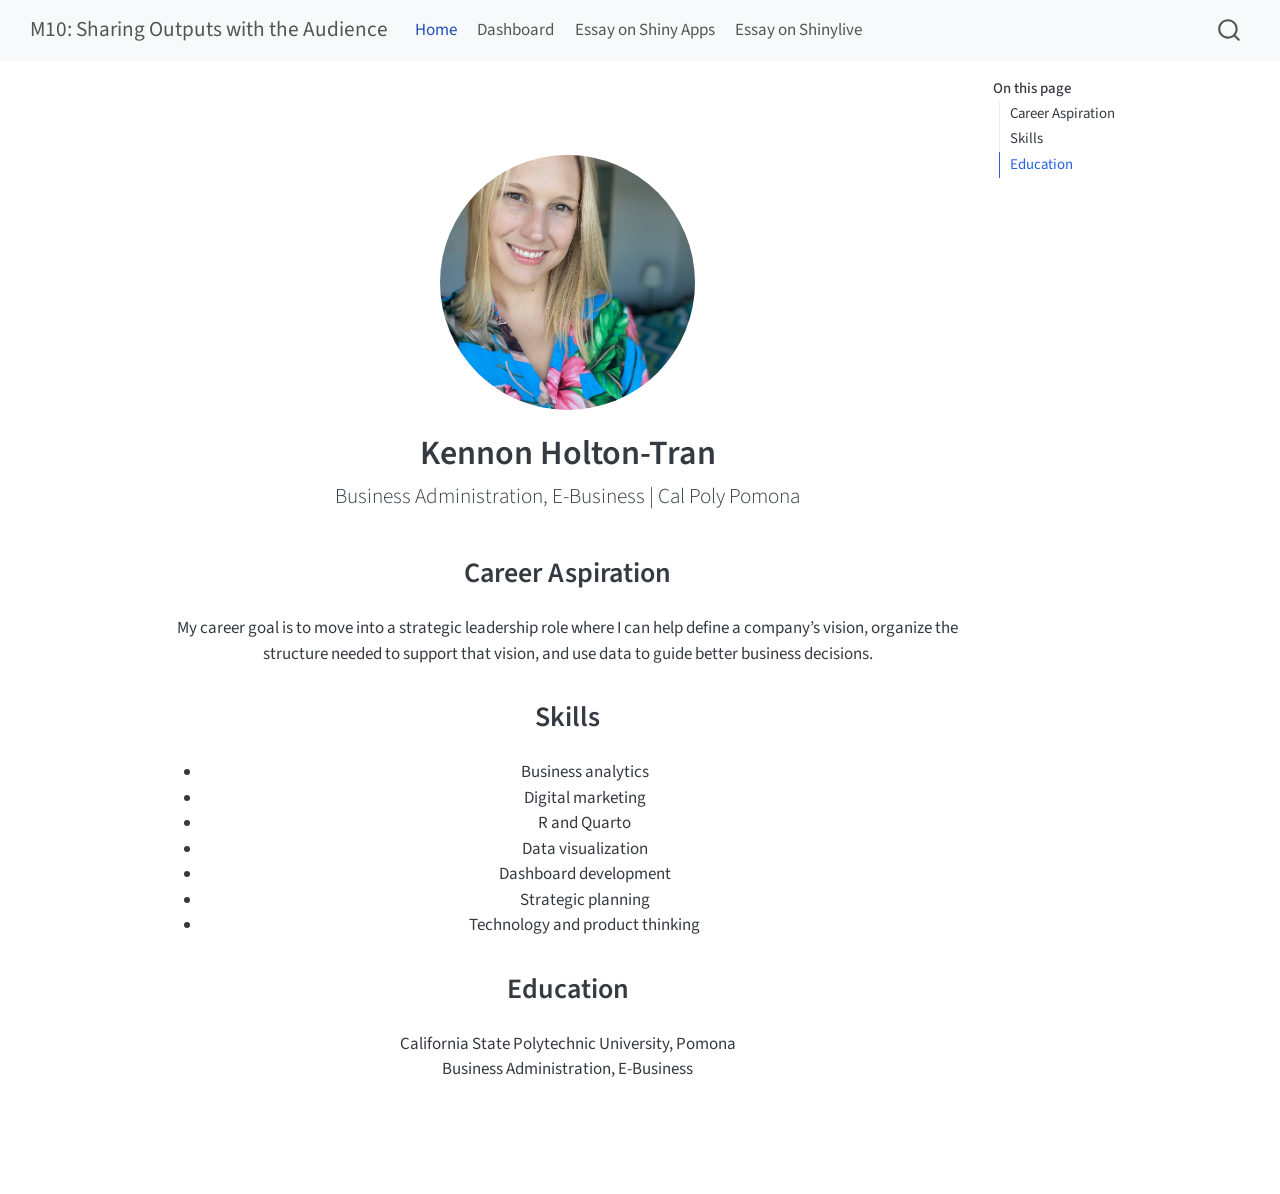
==== docs/index.html @ bc97d0a8 "Initial M10 Quarto website" ====
<!DOCTYPE html>
<html xmlns="http://www.w3.org/1999/xhtml" lang="en" xml:lang="en"><head>

<meta charset="utf-8">
<meta name="generator" content="quarto-1.9.37">

<meta name="viewport" content="width=device-width, initial-scale=1.0, user-scalable=yes">


<title>Kennon Holton-Tran – M10: Sharing Outputs with the Audience</title>
<style>
/* Default styles provided by pandoc.
** See https://pandoc.org/MANUAL.html#variables-for-html for config info.
*/
code{white-space: pre-wrap;}
span.smallcaps{font-variant: small-caps;}
div.columns{display: flex; gap: min(4vw, 1.5em);}
div.column{flex: auto; overflow-x: auto;}
div.hanging-indent{margin-left: 1.5em; text-indent: -1.5em;}
ul.task-list{list-style: none;}
ul.task-list li input[type="checkbox"] {
  width: 0.8em;
  margin: 0 0.8em 0.2em -1em; /* quarto-specific, see https://github.com/quarto-dev/quarto-cli/issues/4556 */ 
  vertical-align: middle;
}
</style>


<script src="site_libs/quarto-nav/quarto-nav.js"></script>
<script src="site_libs/quarto-nav/headroom.min.js"></script>
<script src="site_libs/clipboard/clipboard.min.js"></script>
<script src="site_libs/quarto-search/autocomplete.umd.js"></script>
<script src="site_libs/quarto-search/fuse.min.js"></script>
<script src="site_libs/quarto-search/quarto-search.js"></script>
<meta name="quarto:offset" content="./">
<script src="site_libs/quarto-html/quarto.js" type="module"></script>
<script src="site_libs/quarto-html/tabsets/tabsets.js" type="module"></script>
<script src="site_libs/quarto-html/popper.min.js"></script>
<script src="site_libs/quarto-html/tippy.umd.min.js"></script>
<link href="site_libs/quarto-html/tippy.css" rel="stylesheet">
<link href="site_libs/quarto-html/quarto-syntax-highlighting-7f8f88aac4f3542376d5c11b86a4c14d.css" rel="stylesheet" id="quarto-text-highlighting-styles">
<script src="site_libs/bootstrap/bootstrap.min.js"></script>
<link href="site_libs/bootstrap/bootstrap-icons.css" rel="stylesheet">
<link href="site_libs/bootstrap/bootstrap-a0f9fd0d421825b736dc1bbcbcba2219.min.css" rel="stylesheet" append-hash="true" id="quarto-bootstrap" data-mode="light">
<script id="quarto-search-options" type="application/json">{
  "location": "navbar",
  "copy-button": false,
  "collapse-after": 3,
  "panel-placement": "end",
  "type": "overlay",
  "limit": 50,
  "keyboard-shortcut": [
    "f",
    "/",
    "s"
  ],
  "show-item-context": false,
  "language": {
    "search-no-results-text": "No results",
    "search-matching-documents-text": "matching documents",
    "search-copy-link-title": "Copy link to search",
    "search-hide-matches-text": "Hide additional matches",
    "search-more-match-text": "more match in this document",
    "search-more-matches-text": "more matches in this document",
    "search-clear-button-title": "Clear",
    "search-text-placeholder": "",
    "search-detached-cancel-button-title": "Cancel",
    "search-submit-button-title": "Submit",
    "search-label": "Search"
  }
}</script>


<link rel="stylesheet" href="styles.css">
</head>

<body class="nav-fixed quarto-light">

<div id="quarto-search-results"></div>
  <header id="quarto-header" class="headroom fixed-top">
    <nav class="navbar navbar-expand-lg " data-bs-theme="dark">
      <div class="navbar-container container-fluid">
      <div class="navbar-brand-container mx-auto">
    <a class="navbar-brand" href="./index.html">
    <span class="navbar-title">M10: Sharing Outputs with the Audience</span>
    </a>
  </div>
            <div id="quarto-search" class="" title="Search"></div>
          <button class="navbar-toggler" type="button" data-bs-toggle="collapse" data-bs-target="#navbarCollapse" aria-controls="navbarCollapse" role="menu" aria-expanded="false" aria-label="Toggle navigation" onclick="if (window.quartoToggleHeadroom) { window.quartoToggleHeadroom(); }">
  <span class="navbar-toggler-icon"></span>
</button>
          <div class="collapse navbar-collapse" id="navbarCollapse">
            <ul class="navbar-nav navbar-nav-scroll me-auto">
  <li class="nav-item">
    <a class="nav-link active" href="./index.html" aria-current="page"> 
<span class="menu-text">Home</span></a>
  </li>  
  <li class="nav-item">
    <a class="nav-link" href="./dashboard.html"> 
<span class="menu-text">Dashboard</span></a>
  </li>  
  <li class="nav-item">
    <a class="nav-link" href="./shiny-apps.html"> 
<span class="menu-text">Essay on Shiny Apps</span></a>
  </li>  
  <li class="nav-item">
    <a class="nav-link" href="./shinylive.html"> 
<span class="menu-text">Essay on Shinylive</span></a>
  </li>  
</ul>
          </div> <!-- /navcollapse -->
            <div class="quarto-navbar-tools">
</div>
      </div> <!-- /container-fluid -->
    </nav>
</header>
<!-- content -->
<div id="quarto-content" class="quarto-container page-columns page-rows-contents page-layout-article page-navbar">
<!-- sidebar -->
<!-- margin-sidebar -->
    <div id="quarto-margin-sidebar" class="sidebar margin-sidebar">
        <nav id="TOC" role="doc-toc" class="toc-active">
    <h2 id="toc-title">On this page</h2>
  <ul>
  <li><a href="#career-aspiration" id="toc-career-aspiration" class="nav-link active" data-scroll-target="#career-aspiration">Career Aspiration</a></li>
  <li><a href="#skills" id="toc-skills" class="nav-link" data-scroll-target="#skills">Skills</a></li>
  <li><a href="#education" id="toc-education" class="nav-link" data-scroll-target="#education">Education</a></li>
  </ul>
</nav>
    </div>
<!-- main -->
<div class="quarto-about-jolla">
  <img src="images/profile.jpg" class="about-image
  round " style="height: 15em; width: 15em;">
 <header id="title-block-header" class="quarto-title-block default">
<div class="quarto-title">
<h1 class="title">Kennon Holton-Tran</h1>
<p class="subtitle lead">Business Administration, E-Business | Cal Poly Pomona</p>
</div>
<div class="quarto-title-meta">
  </div>
</header><main class="content" id="quarto-document-content">

<section id="career-aspiration" class="level2">
<h2 data-anchor-id="career-aspiration">Career Aspiration</h2>
<p>My career goal is to move into a strategic leadership role where I can help define a company’s vision, organize the structure needed to support that vision, and use data to guide better business decisions.</p>
</section>
<section id="skills" class="level2">
<h2 data-anchor-id="skills">Skills</h2>
<ul>
<li>Business analytics</li>
<li>Digital marketing</li>
<li>R and Quarto</li>
<li>Data visualization</li>
<li>Dashboard development</li>
<li>Strategic planning</li>
<li>Technology and product thinking</li>
</ul>
</section>
<section id="education" class="level2">
<h2 data-anchor-id="education">Education</h2>
<p>California State Polytechnic University, Pomona<br>
Business Administration, E-Business</p>


</section>
</main>  
</div>
 <!-- /main -->
<script id="quarto-html-after-body" type="application/javascript">
  window.document.addEventListener("DOMContentLoaded", function (event) {
    const isCodeAnnotation = (el) => {
      for (const clz of el.classList) {
        if (clz.startsWith('code-annotation-')) {                     
          return true;
        }
      }
      return false;
    }
    const onCopySuccess = function(e) {
      // button target
      const button = e.trigger;
      // don't keep focus
      button.blur();
      // flash "checked"
      button.classList.add('code-copy-button-checked');
      var currentTitle = button.getAttribute("title");
      button.setAttribute("title", "Copied!");
      let tooltip;
      if (window.bootstrap) {
        button.setAttribute("data-bs-toggle", "tooltip");
        button.setAttribute("data-bs-placement", "left");
        button.setAttribute("data-bs-title", "Copied!");
        tooltip = new bootstrap.Tooltip(button, 
          { trigger: "manual", 
            customClass: "code-copy-button-tooltip",
            offset: [0, -8]});
        tooltip.show();    
      }
      setTimeout(function() {
        if (tooltip) {
          tooltip.hide();
          button.removeAttribute("data-bs-title");
          button.removeAttribute("data-bs-toggle");
          button.removeAttribute("data-bs-placement");
        }
        button.setAttribute("title", currentTitle);
        button.classList.remove('code-copy-button-checked');
      }, 1000);
      // clear code selection
      e.clearSelection();
    }
    const getTextToCopy = function(trigger) {
      const outerScaffold = trigger.parentElement.cloneNode(true);
      const codeEl = outerScaffold.querySelector('code');
      for (const childEl of codeEl.children) {
        if (isCodeAnnotation(childEl)) {
          childEl.remove();
        }
      }
      return codeEl.innerText;
    }
    const clipboard = new window.ClipboardJS('.code-copy-button:not([data-in-quarto-modal])', {
      text: getTextToCopy
    });
    clipboard.on('success', onCopySuccess);
    if (window.document.getElementById('quarto-embedded-source-code-modal')) {
      const clipboardModal = new window.ClipboardJS('.code-copy-button[data-in-quarto-modal]', {
        text: getTextToCopy,
        container: window.document.getElementById('quarto-embedded-source-code-modal')
      });
      clipboardModal.on('success', onCopySuccess);
    }
      var localhostRegex = new RegExp(/^(?:http|https):\/\/localhost\:?[0-9]*\//);
      var mailtoRegex = new RegExp(/^mailto:/);
        var filterRegex = new RegExp('/' + window.location.host + '/');
      var isInternal = (href) => {
          return filterRegex.test(href) || localhostRegex.test(href) || mailtoRegex.test(href);
      }
      // Inspect non-navigation links and adorn them if external
     var links = window.document.querySelectorAll('a[href]:not(.nav-link):not(.navbar-brand):not(.toc-action):not(.sidebar-link):not(.sidebar-item-toggle):not(.pagination-link):not(.no-external):not([aria-hidden]):not(.dropdown-item):not(.quarto-navigation-tool):not(.about-link)');
      for (var i=0; i<links.length; i++) {
        const link = links[i];
        if (!isInternal(link.href)) {
          // undo the damage that might have been done by quarto-nav.js in the case of
          // links that we want to consider external
          if (link.dataset.originalHref !== undefined) {
            link.href = link.dataset.originalHref;
          }
        }
      }
    function tippyHover(el, contentFn, onTriggerFn, onUntriggerFn) {
      const config = {
        allowHTML: true,
        maxWidth: 500,
        delay: 100,
        arrow: false,
        appendTo: function(el) {
            return el.parentElement;
        },
        interactive: true,
        interactiveBorder: 10,
        theme: 'quarto',
        placement: 'bottom-start',
      };
      if (contentFn) {
        config.content = contentFn;
      }
      if (onTriggerFn) {
        config.onTrigger = onTriggerFn;
      }
      if (onUntriggerFn) {
        config.onUntrigger = onUntriggerFn;
      }
      window.tippy(el, config); 
    }
    const noterefs = window.document.querySelectorAll('a[role="doc-noteref"]');
    for (var i=0; i<noterefs.length; i++) {
      const ref = noterefs[i];
      tippyHover(ref, function() {
        // use id or data attribute instead here
        let href = ref.getAttribute('data-footnote-href') || ref.getAttribute('href');
        try { href = new URL(href).hash; } catch {}
        const id = href.replace(/^#\/?/, "");
        const note = window.document.getElementById(id);
        if (note) {
          return note.innerHTML;
        } else {
          return "";
        }
      });
    }
    const xrefs = window.document.querySelectorAll('a.quarto-xref');
    const processXRef = (id, note) => {
      // Strip column container classes
      const stripColumnClz = (el) => {
        el.classList.remove("page-full", "page-columns");
        if (el.children) {
          for (const child of el.children) {
            stripColumnClz(child);
          }
        }
      }
      stripColumnClz(note)
      if (id === null || id.startsWith('sec-')) {
        // Special case sections, only their first couple elements
        const container = document.createElement("div");
        if (note.children && note.children.length > 2) {
          container.appendChild(note.children[0].cloneNode(true));
          for (let i = 1; i < note.children.length; i++) {
            const child = note.children[i];
            if (child.tagName === "P" && child.innerText === "") {
              continue;
            } else {
              container.appendChild(child.cloneNode(true));
              break;
            }
          }
          if (window.Quarto?.typesetMath) {
            window.Quarto.typesetMath(container);
          }
          return container.innerHTML
        } else {
          if (window.Quarto?.typesetMath) {
            window.Quarto.typesetMath(note);
          }
          return note.innerHTML;
        }
      } else {
        // Remove any anchor links if they are present
        const anchorLink = note.querySelector('a.anchorjs-link');
        if (anchorLink) {
          anchorLink.remove();
        }
        if (window.Quarto?.typesetMath) {
          window.Quarto.typesetMath(note);
        }
        if (note.classList.contains("callout")) {
          return note.outerHTML;
        } else {
          return note.innerHTML;
        }
      }
    }
    for (var i=0; i<xrefs.length; i++) {
      const xref = xrefs[i];
      tippyHover(xref, undefined, function(instance) {
        instance.disable();
        let url = xref.getAttribute('href');
        let hash = undefined; 
        if (url.startsWith('#')) {
          hash = url;
        } else {
          try { hash = new URL(url).hash; } catch {}
        }
        if (hash) {
          const id = hash.replace(/^#\/?/, "");
          const note = window.document.getElementById(id);
          if (note !== null) {
            try {
              const html = processXRef(id, note.cloneNode(true));
              instance.setContent(html);
            } finally {
              instance.enable();
              instance.show();
            }
          } else {
            // See if we can fetch this
            fetch(url.split('#')[0])
            .then(res => res.text())
            .then(html => {
              const parser = new DOMParser();
              const htmlDoc = parser.parseFromString(html, "text/html");
              const note = htmlDoc.getElementById(id);
              if (note !== null) {
                const html = processXRef(id, note);
                instance.setContent(html);
              } 
            }).finally(() => {
              instance.enable();
              instance.show();
            });
          }
        } else {
          // See if we can fetch a full url (with no hash to target)
          // This is a special case and we should probably do some content thinning / targeting
          fetch(url)
          .then(res => res.text())
          .then(html => {
            const parser = new DOMParser();
            const htmlDoc = parser.parseFromString(html, "text/html");
            const note = htmlDoc.querySelector('main.content');
            if (note !== null) {
              // This should only happen for chapter cross references
              // (since there is no id in the URL)
              // remove the first header
              if (note.children.length > 0 && note.children[0].tagName === "HEADER") {
                note.children[0].remove();
              }
              const html = processXRef(null, note);
              instance.setContent(html);
            } 
          }).finally(() => {
            instance.enable();
            instance.show();
          });
        }
      }, function(instance) {
      });
    }
        let selectedAnnoteEl;
        const selectorForAnnotation = ( cell, annotation) => {
          let cellAttr = 'data-code-cell="' + cell + '"';
          let lineAttr = 'data-code-annotation="' +  annotation + '"';
          const selector = 'span[' + cellAttr + '][' + lineAttr + ']';
          return selector;
        }
        const selectCodeLines = (annoteEl) => {
          const doc = window.document;
          const targetCell = annoteEl.getAttribute("data-target-cell");
          const targetAnnotation = annoteEl.getAttribute("data-target-annotation");
          const annoteSpan = window.document.querySelector(selectorForAnnotation(targetCell, targetAnnotation));
          const lines = annoteSpan.getAttribute("data-code-lines").split(",");
          const lineIds = lines.map((line) => {
            return targetCell + "-" + line;
          })
          let top = null;
          let height = null;
          let parent = null;
          if (lineIds.length > 0) {
              //compute the position of the single el (top and bottom and make a div)
              const el = window.document.getElementById(lineIds[0]);
              top = el.offsetTop;
              height = el.offsetHeight;
              parent = el.parentElement.parentElement;
            if (lineIds.length > 1) {
              const lastEl = window.document.getElementById(lineIds[lineIds.length - 1]);
              const bottom = lastEl.offsetTop + lastEl.offsetHeight;
              height = bottom - top;
            }
            if (top !== null && height !== null && parent !== null) {
              // cook up a div (if necessary) and position it 
              let div = window.document.getElementById("code-annotation-line-highlight");
              if (div === null) {
                div = window.document.createElement("div");
                div.setAttribute("id", "code-annotation-line-highlight");
                div.style.position = 'absolute';
                parent.appendChild(div);
              }
              div.style.top = top - 2 + "px";
              div.style.height = height + 4 + "px";
              div.style.left = 0;
              let gutterDiv = window.document.getElementById("code-annotation-line-highlight-gutter");
              if (gutterDiv === null) {
                gutterDiv = window.document.createElement("div");
                gutterDiv.setAttribute("id", "code-annotation-line-highlight-gutter");
                gutterDiv.style.position = 'absolute';
                const codeCell = window.document.getElementById(targetCell);
                const gutter = codeCell.querySelector('.code-annotation-gutter');
                gutter.appendChild(gutterDiv);
              }
              gutterDiv.style.top = top - 2 + "px";
              gutterDiv.style.height = height + 4 + "px";
            }
            selectedAnnoteEl = annoteEl;
          }
        };
        const unselectCodeLines = () => {
          const elementsIds = ["code-annotation-line-highlight", "code-annotation-line-highlight-gutter"];
          elementsIds.forEach((elId) => {
            const div = window.document.getElementById(elId);
            if (div) {
              div.remove();
            }
          });
          selectedAnnoteEl = undefined;
        };
          // Handle positioning of the toggle
      window.addEventListener(
        "resize",
        throttle(() => {
          elRect = undefined;
          if (selectedAnnoteEl) {
            selectCodeLines(selectedAnnoteEl);
          }
        }, 10)
      );
      function throttle(fn, ms) {
      let throttle = false;
      let timer;
        return (...args) => {
          if(!throttle) { // first call gets through
              fn.apply(this, args);
              throttle = true;
          } else { // all the others get throttled
              if(timer) clearTimeout(timer); // cancel #2
              timer = setTimeout(() => {
                fn.apply(this, args);
                timer = throttle = false;
              }, ms);
          }
        };
      }
        // Attach click handler to the DT
        const annoteDls = window.document.querySelectorAll('dt[data-target-cell]');
        for (const annoteDlNode of annoteDls) {
          annoteDlNode.addEventListener('click', (event) => {
            const clickedEl = event.target;
            if (clickedEl !== selectedAnnoteEl) {
              unselectCodeLines();
              const activeEl = window.document.querySelector('dt[data-target-cell].code-annotation-active');
              if (activeEl) {
                activeEl.classList.remove('code-annotation-active');
              }
              selectCodeLines(clickedEl);
              clickedEl.classList.add('code-annotation-active');
            } else {
              // Unselect the line
              unselectCodeLines();
              clickedEl.classList.remove('code-annotation-active');
            }
          });
        }
    const findCites = (el) => {
      const parentEl = el.parentElement;
      if (parentEl) {
        const cites = parentEl.dataset.cites;
        if (cites) {
          return {
            el,
            cites: cites.split(' ')
          };
        } else {
          return findCites(el.parentElement)
        }
      } else {
        return undefined;
      }
    };
    var bibliorefs = window.document.querySelectorAll('a[role="doc-biblioref"]');
    for (var i=0; i<bibliorefs.length; i++) {
      const ref = bibliorefs[i];
      const citeInfo = findCites(ref);
      if (citeInfo) {
        tippyHover(citeInfo.el, function() {
          var popup = window.document.createElement('div');
          citeInfo.cites.forEach(function(cite) {
            var citeDiv = window.document.createElement('div');
            citeDiv.classList.add('hanging-indent');
            citeDiv.classList.add('csl-entry');
            var biblioDiv = window.document.getElementById('ref-' + cite);
            if (biblioDiv) {
              citeDiv.innerHTML = biblioDiv.innerHTML;
            }
            popup.appendChild(citeDiv);
          });
          return popup.innerHTML;
        });
      }
    }
  });
  </script>
</div> <!-- /content -->




</body></html>
---- docs/site_libs/quarto-html/tippy.css ----
.tippy-box[data-animation=fade][data-state=hidden]{opacity:0}[data-tippy-root]{max-width:calc(100vw - 10px)}.tippy-box{position:relative;background-color:#333;color:#fff;border-radius:4px;font-size:14px;line-height:1.4;white-space:normal;outline:0;transition-property:transform,visibility,opacity}.tippy-box[data-placement^=top]>.tippy-arrow{bottom:0}.tippy-box[data-placement^=top]>.tippy-arrow:before{bottom:-7px;left:0;border-width:8px 8px 0;border-top-color:initial;transform-origin:center top}.tippy-box[data-placement^=bottom]>.tippy-arrow{top:0}.tippy-box[data-placement^=bottom]>.tippy-arrow:before{top:-7px;left:0;border-width:0 8px 8px;border-bottom-color:initial;transform-origin:center bottom}.tippy-box[data-placement^=left]>.tippy-arrow{right:0}.tippy-box[data-placement^=left]>.tippy-arrow:before{border-width:8px 0 8px 8px;border-left-color:initial;right:-7px;transform-origin:center left}.tippy-box[data-placement^=right]>.tippy-arrow{left:0}.tippy-box[data-placement^=right]>.tippy-arrow:before{left:-7px;border-width:8px 8px 8px 0;border-right-color:initial;transform-origin:center right}.tippy-box[data-inertia][data-state=visible]{transition-timing-function:cubic-bezier(.54,1.5,.38,1.11)}.tippy-arrow{width:16px;height:16px;color:#333}.tippy-arrow:before{content:"";position:absolute;border-color:transparent;border-style:solid}.tippy-content{position:relative;padding:5px 9px;z-index:1}
---- docs/site_libs/quarto-html/quarto-syntax-highlighting-7f8f88aac4f3542376d5c11b86a4c14d.css ----
/* quarto syntax highlight colors */
:root {
  --quarto-hl-ot-color: #003B4F;
  --quarto-hl-at-color: #657422;
  --quarto-hl-ss-color: #20794D;
  --quarto-hl-an-color: #5E5E5E;
  --quarto-hl-fu-color: #4758AB;
  --quarto-hl-st-color: #20794D;
  --quarto-hl-cf-color: #003B4F;
  --quarto-hl-op-color: #5E5E5E;
  --quarto-hl-er-color: #AD0000;
  --quarto-hl-bn-color: #AD0000;
  --quarto-hl-al-color: #AD0000;
  --quarto-hl-va-color: #111111;
  --quarto-hl-bu-color: inherit;
  --quarto-hl-ex-color: inherit;
  --quarto-hl-pp-color: #AD0000;
  --quarto-hl-in-color: #5E5E5E;
  --quarto-hl-vs-color: #20794D;
  --quarto-hl-wa-color: #5E5E5E;
  --quarto-hl-do-color: #5E5E5E;
  --quarto-hl-im-color: #00769E;
  --quarto-hl-ch-color: #20794D;
  --quarto-hl-dt-color: #AD0000;
  --quarto-hl-fl-color: #AD0000;
  --quarto-hl-co-color: #5E5E5E;
  --quarto-hl-cv-color: #5E5E5E;
  --quarto-hl-cn-color: #8f5902;
  --quarto-hl-sc-color: #5E5E5E;
  --quarto-hl-dv-color: #AD0000;
  --quarto-hl-kw-color: #003B4F;
}

/* other quarto variables */
:root {
  --quarto-font-monospace: SFMono-Regular, Menlo, Monaco, Consolas, "Liberation Mono", "Courier New", monospace;
}

/* syntax highlight based on Pandoc's rules */
pre > code.sourceCode > span {
  color: #003B4F;
}

code.sourceCode > span {
  color: #003B4F;
}

div.sourceCode,
div.sourceCode pre.sourceCode {
  color: #003B4F;
}

/* Normal */
code span {
  color: #003B4F;
}

/* Alert */
code span.al {
  color: #AD0000;
  font-style: inherit;
}

/* Annotation */
code span.an {
  color: #5E5E5E;
  font-style: inherit;
}

/* Attribute */
code span.at {
  color: #657422;
  font-style: inherit;
}

/* BaseN */
code span.bn {
  color: #AD0000;
  font-style: inherit;
}

/* BuiltIn */
code span.bu {
  font-style: inherit;
}

/* ControlFlow */
code span.cf {
  color: #003B4F;
  font-weight: bold;
  font-style: inherit;
}

/* Char */
code span.ch {
  color: #20794D;
  font-style: inherit;
}

/* Constant */
code span.cn {
  color: #8f5902;
  font-style: inherit;
}

/* Comment */
code span.co {
  color: #5E5E5E;
  font-style: inherit;
}

/* CommentVar */
code span.cv {
  color: #5E5E5E;
  font-style: italic;
}

/* Documentation */
code span.do {
  color: #5E5E5E;
  font-style: italic;
}

/* DataType */
code span.dt {
  color: #AD0000;
  font-style: inherit;
}

/* DecVal */
code span.dv {
  color: #AD0000;
  font-style: inherit;
}

/* Error */
code span.er {
  color: #AD0000;
  font-style: inherit;
}

/* Extension */
code span.ex {
  font-style: inherit;
}

/* Float */
code span.fl {
  color: #AD0000;
  font-style: inherit;
}

/* Function */
code span.fu {
  color: #4758AB;
  font-style: inherit;
}

/* Import */
code span.im {
  color: #00769E;
  font-style: inherit;
}

/* Information */
code span.in {
  color: #5E5E5E;
  font-style: inherit;
}

/* Keyword */
code span.kw {
  color: #003B4F;
  font-weight: bold;
  font-style: inherit;
}

/* Operator */
code span.op {
  color: #5E5E5E;
  font-style: inherit;
}

/* Other */
code span.ot {
  color: #003B4F;
  font-style: inherit;
}

/* Preprocessor */
code span.pp {
  color: #AD0000;
  font-style: inherit;
}

/* SpecialChar */
code span.sc {
  color: #5E5E5E;
  font-style: inherit;
}

/* SpecialString */
code span.ss {
  color: #20794D;
  font-style: inherit;
}

/* String */
code span.st {
  color: #20794D;
  font-style: inherit;
}

/* Variable */
code span.va {
  color: #111111;
  font-style: inherit;
}

/* VerbatimString */
code span.vs {
  color: #20794D;
  font-style: inherit;
}

/* Warning */
code span.wa {
  color: #5E5E5E;
  font-style: italic;
}

.prevent-inlining {
  content: "</";
}

/*# sourceMappingURL=789ad8cd35626ba772517505b42a116e.css.map */
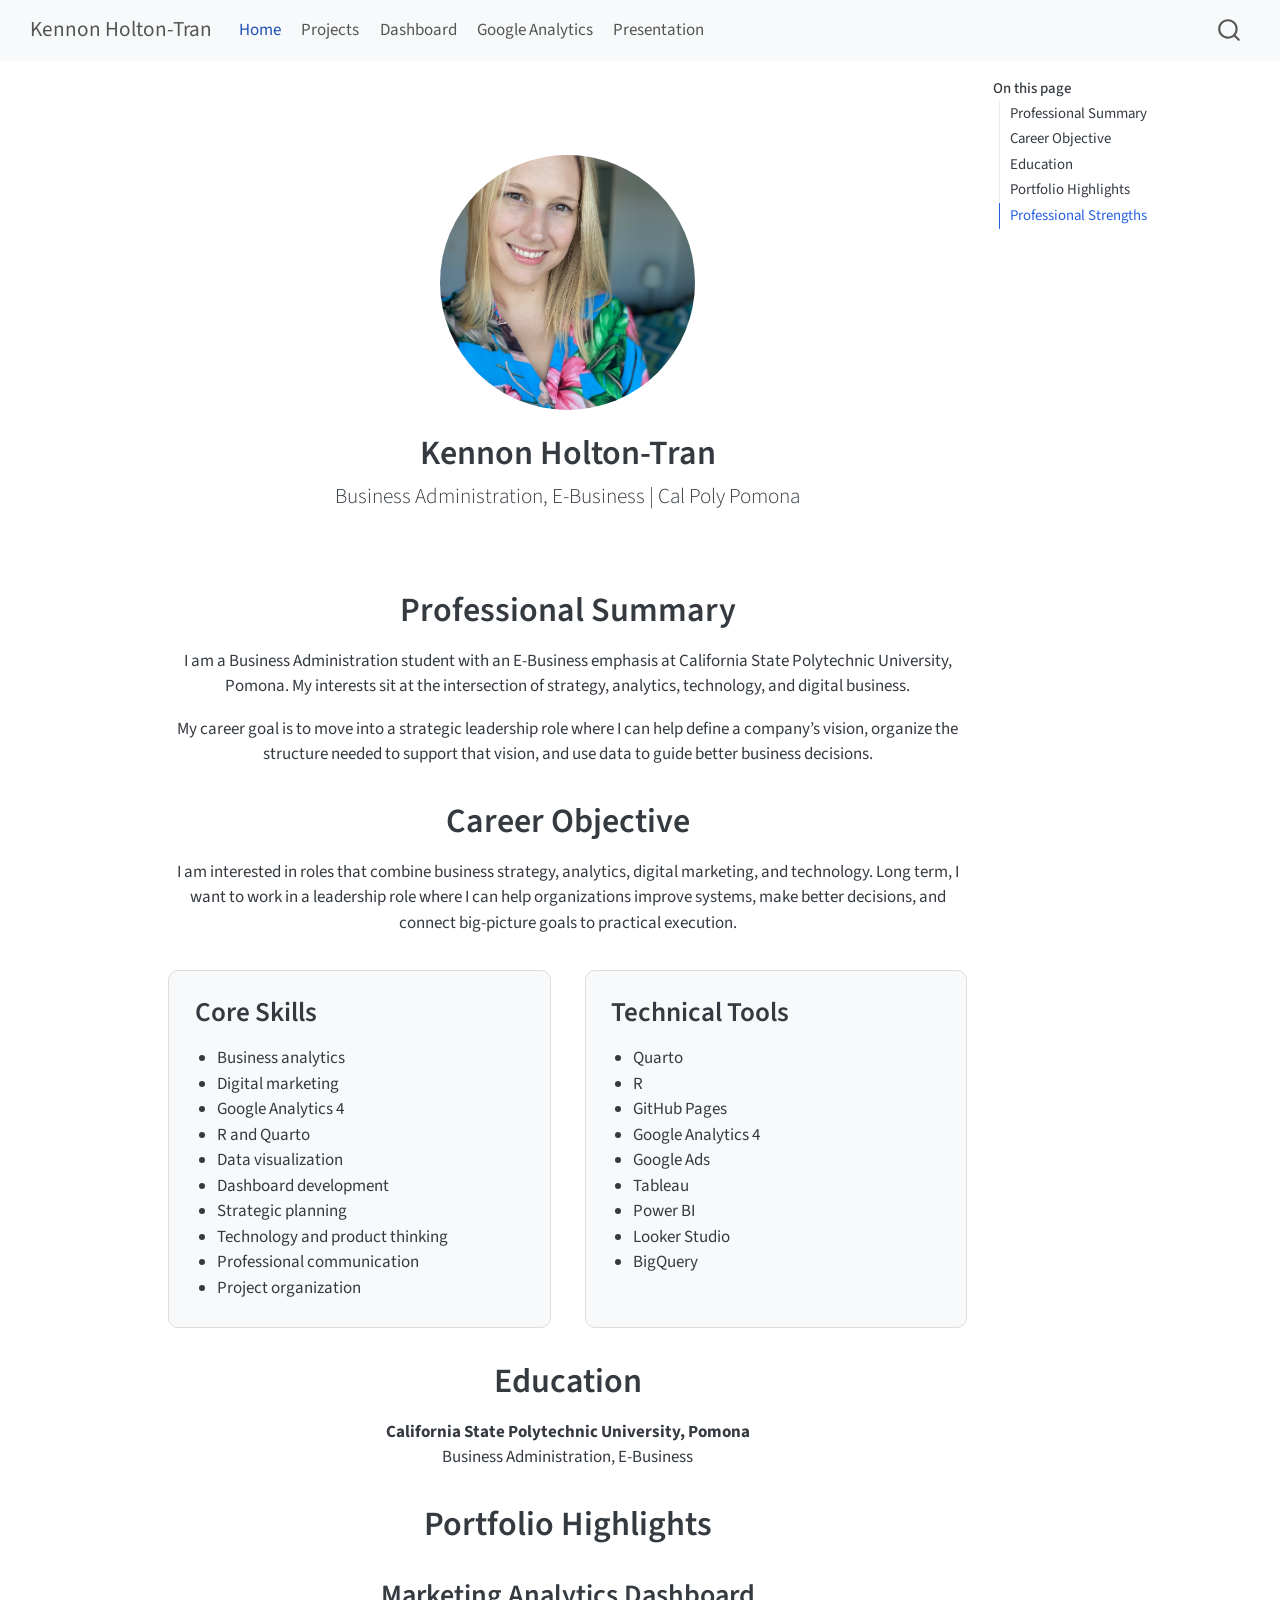
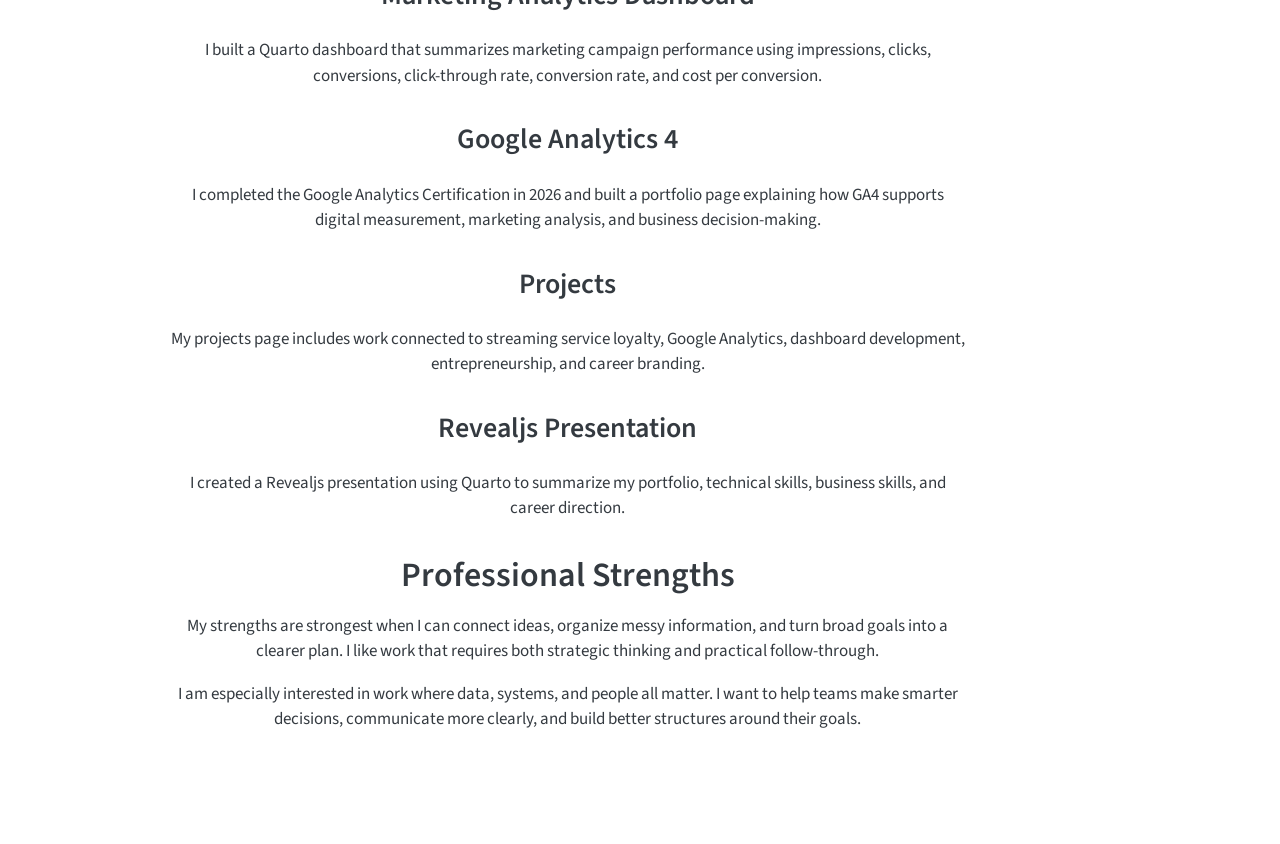
==== commit c10e58dc: "Final portfolio website" ====
--- a/docs/index.html
+++ b/docs/index.html
@@ -7,7 +7,7 @@
 <meta name="viewport" content="width=device-width, initial-scale=1.0, user-scalable=yes">
 
 
-<title>Kennon Holton-Tran – M10: Sharing Outputs with the Audience</title>
+<title>Kennon Holton-Tran</title>
 <style>
 /* Default styles provided by pandoc.
 ** See https://pandoc.org/MANUAL.html#variables-for-html for config info.
@@ -82,7 +82,7 @@
       <div class="navbar-container container-fluid">
       <div class="navbar-brand-container mx-auto">
     <a class="navbar-brand" href="./index.html">
-    <span class="navbar-title">M10: Sharing Outputs with the Audience</span>
+    <span class="navbar-title">Kennon Holton-Tran</span>
     </a>
   </div>
             <div id="quarto-search" class="" title="Search"></div>
@@ -96,16 +96,20 @@
 <span class="menu-text">Home</span></a>
   </li>  
   <li class="nav-item">
+    <a class="nav-link" href="./projects.html"> 
+<span class="menu-text">Projects</span></a>
+  </li>  
+  <li class="nav-item">
     <a class="nav-link" href="./dashboard.html"> 
 <span class="menu-text">Dashboard</span></a>
   </li>  
   <li class="nav-item">
-    <a class="nav-link" href="./shiny-apps.html"> 
-<span class="menu-text">Essay on Shiny Apps</span></a>
+    <a class="nav-link" href="./google-analytics.html"> 
+<span class="menu-text">Google Analytics</span></a>
   </li>  
   <li class="nav-item">
-    <a class="nav-link" href="./shinylive.html"> 
-<span class="menu-text">Essay on Shinylive</span></a>
+    <a class="nav-link" href="./presentation.html"> 
+<span class="menu-text">Presentation</span></a>
   </li>  
 </ul>
           </div> <!-- /navcollapse -->
@@ -122,9 +126,17 @@
         <nav id="TOC" role="doc-toc" class="toc-active">
     <h2 id="toc-title">On this page</h2>
   <ul>
-  <li><a href="#career-aspiration" id="toc-career-aspiration" class="nav-link active" data-scroll-target="#career-aspiration">Career Aspiration</a></li>
-  <li><a href="#skills" id="toc-skills" class="nav-link" data-scroll-target="#skills">Skills</a></li>
+  <li><a href="#professional-summary" id="toc-professional-summary" class="nav-link active" data-scroll-target="#professional-summary">Professional Summary</a></li>
+  <li><a href="#career-objective" id="toc-career-objective" class="nav-link" data-scroll-target="#career-objective">Career Objective</a></li>
   <li><a href="#education" id="toc-education" class="nav-link" data-scroll-target="#education">Education</a></li>
+  <li><a href="#portfolio-highlights" id="toc-portfolio-highlights" class="nav-link" data-scroll-target="#portfolio-highlights">Portfolio Highlights</a>
+  <ul class="collapse">
+  <li><a href="#marketing-analytics-dashboard" id="toc-marketing-analytics-dashboard" class="nav-link" data-scroll-target="#marketing-analytics-dashboard">Marketing Analytics Dashboard</a></li>
+  <li><a href="#google-analytics-4" id="toc-google-analytics-4" class="nav-link" data-scroll-target="#google-analytics-4">Google Analytics 4</a></li>
+  <li><a href="#projects" id="toc-projects" class="nav-link" data-scroll-target="#projects">Projects</a></li>
+  <li><a href="#revealjs-presentation" id="toc-revealjs-presentation" class="nav-link" data-scroll-target="#revealjs-presentation">Revealjs Presentation</a></li>
+  </ul></li>
+  <li><a href="#professional-strengths" id="toc-professional-strengths" class="nav-link" data-scroll-target="#professional-strengths">Professional Strengths</a></li>
   </ul>
 </nav>
     </div>
@@ -141,26 +153,74 @@
   </div>
 </header><main class="content" id="quarto-document-content">
 
-<section id="career-aspiration" class="level2">
-<h2 data-anchor-id="career-aspiration">Career Aspiration</h2>
+<section id="professional-summary" class="level1">
+<h1>Professional Summary</h1>
+<p>I am a Business Administration student with an E-Business emphasis at California State Polytechnic University, Pomona. My interests sit at the intersection of strategy, analytics, technology, and digital business.</p>
 <p>My career goal is to move into a strategic leadership role where I can help define a company’s vision, organize the structure needed to support that vision, and use data to guide better business decisions.</p>
 </section>
-<section id="skills" class="level2">
-<h2 data-anchor-id="skills">Skills</h2>
+<section id="career-objective" class="level1">
+<h1>Career Objective</h1>
+<p>I am interested in roles that combine business strategy, analytics, digital marketing, and technology. Long term, I want to work in a leadership role where I can help organizations improve systems, make better decisions, and connect big-picture goals to practical execution.</p>
+</section>
+<div class="skills-grid">
+<section id="core-skills" class="level1 skill-card">
+<h1>Core Skills</h1>
 <ul>
 <li>Business analytics</li>
 <li>Digital marketing</li>
+<li>Google Analytics 4</li>
 <li>R and Quarto</li>
 <li>Data visualization</li>
 <li>Dashboard development</li>
 <li>Strategic planning</li>
 <li>Technology and product thinking</li>
+<li>Professional communication</li>
+<li>Project organization</li>
 </ul>
 </section>
-<section id="education" class="level2">
-<h2 data-anchor-id="education">Education</h2>
-<p>California State Polytechnic University, Pomona<br>
+<section id="technical-tools" class="level1 skill-card">
+<h1>Technical Tools</h1>
+<ul>
+<li>Quarto</li>
+<li>R</li>
+<li>GitHub Pages</li>
+<li>Google Analytics 4</li>
+<li>Google Ads</li>
+<li>Tableau</li>
+<li>Power BI</li>
+<li>Looker Studio</li>
+<li>BigQuery</li>
+</ul>
+</section>
+</div>
+<section id="education" class="level1">
+<h1>Education</h1>
+<p><strong>California State Polytechnic University, Pomona</strong><br>
 Business Administration, E-Business</p>
+</section>
+<section id="portfolio-highlights" class="level1">
+<h1>Portfolio Highlights</h1>
+<section id="marketing-analytics-dashboard" class="level2">
+<h2 data-anchor-id="marketing-analytics-dashboard">Marketing Analytics Dashboard</h2>
+<p>I built a Quarto dashboard that summarizes marketing campaign performance using impressions, clicks, conversions, click-through rate, conversion rate, and cost per conversion.</p>
+</section>
+<section id="google-analytics-4" class="level2">
+<h2 data-anchor-id="google-analytics-4">Google Analytics 4</h2>
+<p>I completed the Google Analytics Certification in 2026 and built a portfolio page explaining how GA4 supports digital measurement, marketing analysis, and business decision-making.</p>
+</section>
+<section id="projects" class="level2">
+<h2 data-anchor-id="projects">Projects</h2>
+<p>My projects page includes work connected to streaming service loyalty, Google Analytics, dashboard development, entrepreneurship, and career branding.</p>
+</section>
+<section id="revealjs-presentation" class="level2">
+<h2 data-anchor-id="revealjs-presentation">Revealjs Presentation</h2>
+<p>I created a Revealjs presentation using Quarto to summarize my portfolio, technical skills, business skills, and career direction.</p>
+</section>
+</section>
+<section id="professional-strengths" class="level1">
+<h1>Professional Strengths</h1>
+<p>My strengths are strongest when I can connect ideas, organize messy information, and turn broad goals into a clearer plan. I like work that requires both strategic thinking and practical follow-through.</p>
+<p>I am especially interested in work where data, systems, and people all matter. I want to help teams make smarter decisions, communicate more clearly, and build better structures around their goals.</p>
 
 
 </section>
--- a/docs/styles.css
+++ b/docs/styles.css
@@ -0,0 +1,41 @@
+/* Portfolio custom styling */
+
+.skills-grid {
+  display: grid;
+  grid-template-columns: 1fr 1fr;
+  gap: 2rem;
+  max-width: 900px;
+  margin: 2rem auto;
+  text-align: left !important;
+}
+
+.skill-card {
+  border: 1px solid #dddddd;
+  border-radius: 10px;
+  padding: 1.5rem;
+  background-color: #f8f9fa;
+}
+
+.skill-card h1 {
+  text-align: left !important;
+  font-size: 1.6rem;
+  margin-top: 0;
+}
+
+.skill-card ul {
+  text-align: left !important;
+  padding-left: 1.3rem;
+  margin-bottom: 0;
+}
+
+.skill-card li {
+  text-align: left !important;
+}
+
+/* Stack the cards on smaller screens */
+@media (max-width: 800px) {
+  .skills-grid {
+    grid-template-columns: 1fr;
+  }
+}
+
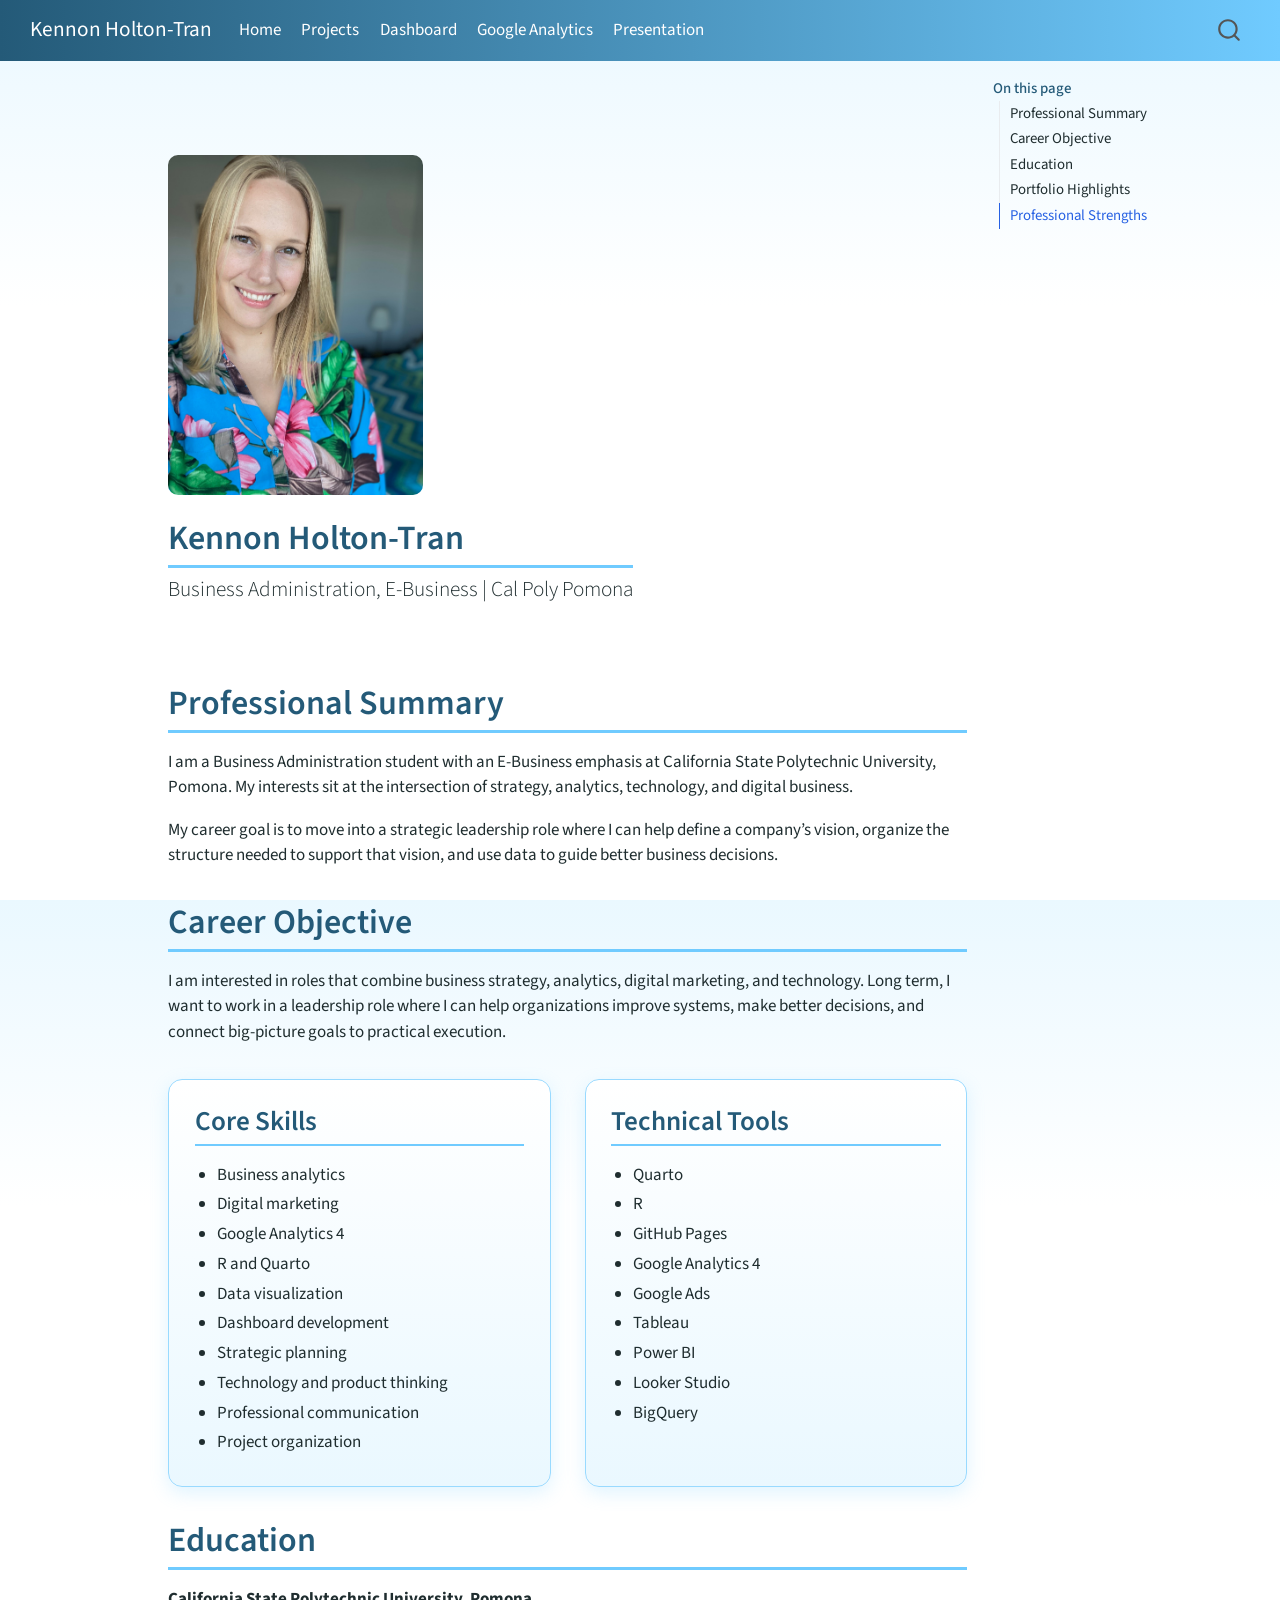
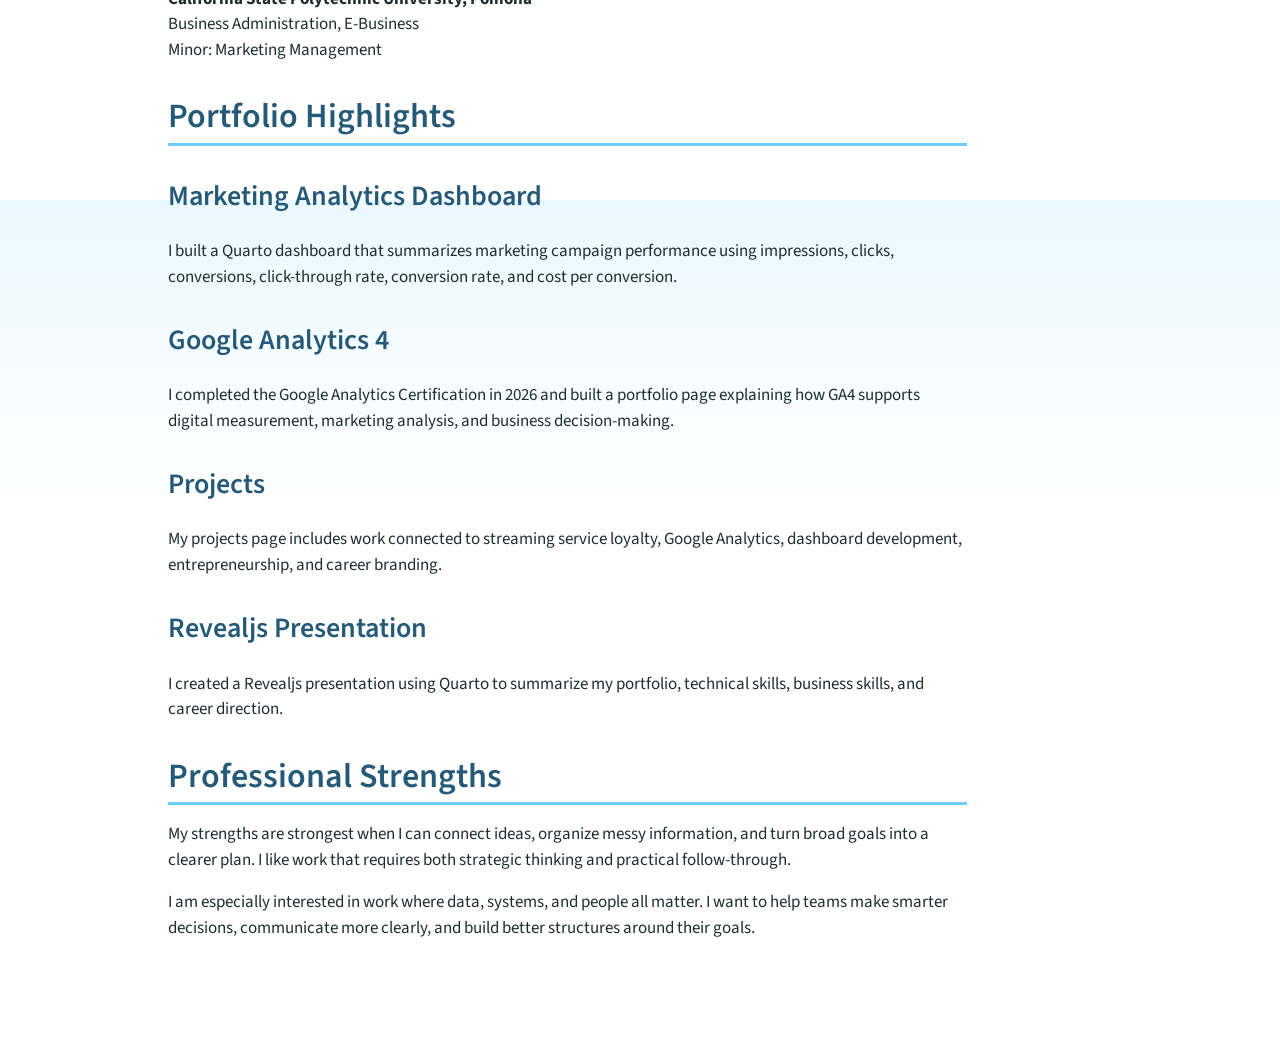
==== commit ec2aaa22: "Update portfolio presentation design" ====
--- a/docs/index.html
+++ b/docs/index.html
@@ -143,7 +143,7 @@
 <!-- main -->
 <div class="quarto-about-jolla">
   <img src="images/profile.jpg" class="about-image
-  round " style="height: 15em; width: 15em;">
+  rectangle " style="width: 15em;">
  <header id="title-block-header" class="quarto-title-block default">
 <div class="quarto-title">
 <h1 class="title">Kennon Holton-Tran</h1>
@@ -196,7 +196,8 @@
 <section id="education" class="level1">
 <h1>Education</h1>
 <p><strong>California State Polytechnic University, Pomona</strong><br>
-Business Administration, E-Business</p>
+Business Administration, E-Business<br>
+Minor: Marketing Management</p>
 </section>
 <section id="portfolio-highlights" class="level1">
 <h1>Portfolio Highlights</h1>
--- a/docs/styles.css
+++ b/docs/styles.css
@@ -1,25 +1,166 @@
 /* Portfolio custom styling */
 
+:root {
+  --frozen-lake: #99DAFF;
+  --sky-blue: #70CBFF;
+  --canary-yellow: #FDFD87;
+  --pacific-blue: #5DA3AC;
+  --icy-aqua: #ACECE7;
+
+  --portfolio-deep: #245A78;
+  --portfolio-text: #1f2d2f;
+  --portfolio-soft: #F4FBFF;
+  --portfolio-border: #99DAFF;
+}
+
+/* Page background and text */
+body {
+  background: linear-gradient(180deg, #EAF8FF 0%, #ffffff 34%);
+  color: var(--portfolio-text);
+}
+
+/* Keep page content readable and left aligned */
+main.content {
+  text-align: left !important;
+}
+
+/* Navbar */
+.navbar {
+  background: linear-gradient(90deg, #245A78, var(--sky-blue)) !important;
+}
+
+.navbar-title,
+.navbar-nav .nav-link {
+  color: white !important;
+}
+
+.navbar-nav .nav-link:hover {
+  color: var(--canary-yellow) !important;
+  text-decoration: underline;
+}
+
+/* Title/about section */
+.quarto-title-block,
+.quarto-about-jolla,
+.about-entity,
+.about-contents {
+  text-align: left !important;
+}
+
+.quarto-about-jolla {
+  align-items: flex-start !important;
+}
+
+.quarto-about-jolla .about-entity {
+  text-align: left !important;
+  align-items: flex-start !important;
+}
+
+.quarto-about-jolla .about-contents {
+  text-align: left !important;
+}
+
+.quarto-title {
+  text-align: left !important;
+}
+
+.quarto-title h1,
+.quarto-title .subtitle,
+.quarto-title .quarto-title-meta {
+  text-align: left !important;
+}
+
+.about-image {
+  margin-left: 0 !important;
+  margin-right: auto !important;
+}
+
+.quarto-about-jolla img,
+.about-image img,
+img {
+  border-radius: 10px !important;
+}
+
+/* Main headings */
+h1, h2, h3 {
+  color: var(--portfolio-deep);
+  text-align: left !important;
+}
+
+h1 {
+  border-bottom: 3px solid var(--sky-blue);
+  padding-bottom: 0.3rem;
+}
+
+/* Links */
+a {
+  color: var(--portfolio-deep);
+}
+
+a:hover {
+  color: #1D8EC5;
+}
+
+/* Resume button */
+.resume-button {
+  background-color: var(--sky-blue) !important;
+  border-color: var(--sky-blue) !important;
+  color: #123847 !important;
+  font-weight: 600;
+  margin-top: 0.5rem;
+  margin-bottom: 1.5rem;
+  border-radius: 999px;
+  padding: 0.65rem 1.2rem;
+}
+
+.resume-button:hover {
+  background-color: var(--portfolio-deep) !important;
+  border-color: var(--portfolio-deep) !important;
+  color: white !important;
+}
+
+/* LinkedIn button */
+.linkedin-button {
+  color: var(--portfolio-deep) !important;
+  border-color: var(--sky-blue) !important;
+  font-weight: 600;
+  margin-top: 0.5rem;
+  margin-bottom: 1.5rem;
+  margin-left: 0.5rem;
+  border-radius: 999px;
+  padding: 0.65rem 1.2rem;
+}
+
+.linkedin-button:hover {
+  background-color: var(--frozen-lake) !important;
+  color: var(--portfolio-deep) !important;
+  border-color: var(--portfolio-deep) !important;
+}
+
+/* Skills and tools section */
 .skills-grid {
   display: grid;
   grid-template-columns: 1fr 1fr;
   gap: 2rem;
   max-width: 900px;
-  margin: 2rem auto;
+  margin: 2rem 0;
   text-align: left !important;
 }
 
 .skill-card {
-  border: 1px solid #dddddd;
-  border-radius: 10px;
+  border: 1px solid var(--portfolio-border);
+  border-radius: 14px;
   padding: 1.5rem;
-  background-color: #f8f9fa;
+  background: linear-gradient(180deg, #ffffff 0%, #EAF8FF 100%);
+  box-shadow: 0 6px 18px rgba(112, 203, 255, 0.22);
 }
 
 .skill-card h1 {
   text-align: left !important;
   font-size: 1.6rem;
   margin-top: 0;
+  color: var(--portfolio-deep);
+  border-bottom: 2px solid var(--sky-blue);
 }
 
 .skill-card ul {
@@ -30,6 +171,19 @@
 
 .skill-card li {
   text-align: left !important;
+  margin-bottom: 0.25rem;
+}
+
+/* General image polish */
+img {
+  max-width: 100%;
+}
+
+/* Tables, dashboard cards, and content blocks */
+.card,
+.callout,
+.panel-tabset {
+  border-radius: 12px;
 }
 
 /* Stack the cards on smaller screens */
@@ -37,5 +191,49 @@
   .skills-grid {
     grid-template-columns: 1fr;
   }
-}
-
+
+  .linkedin-button {
+    margin-left: 0;
+  }
+}
+
+/* Project page cards */
+.project-grid {
+  display: grid;
+  grid-template-columns: 1fr 1fr;
+  gap: 1.5rem;
+  max-width: 900px;
+  margin: 1.5rem 0;
+  text-align: left !important;
+}
+
+.project-card {
+  border: 1px solid var(--portfolio-border);
+  border-radius: 14px;
+  padding: 1.25rem;
+  background: linear-gradient(180deg, #ffffff 0%, #EAF8FF 100%);
+  box-shadow: 0 6px 18px rgba(112, 203, 255, 0.16);
+}
+
+.project-card h3 {
+  margin-top: 0;
+  color: var(--portfolio-deep);
+  border-bottom: 2px solid var(--sky-blue);
+  padding-bottom: 0.25rem;
+}
+
+.project-card ul {
+  padding-left: 1.3rem;
+  margin-bottom: 0;
+}
+
+.project-card li {
+  margin-bottom: 0.25rem;
+}
+
+@media (max-width: 800px) {
+  .project-grid {
+    grid-template-columns: 1fr;
+  }
+}
+
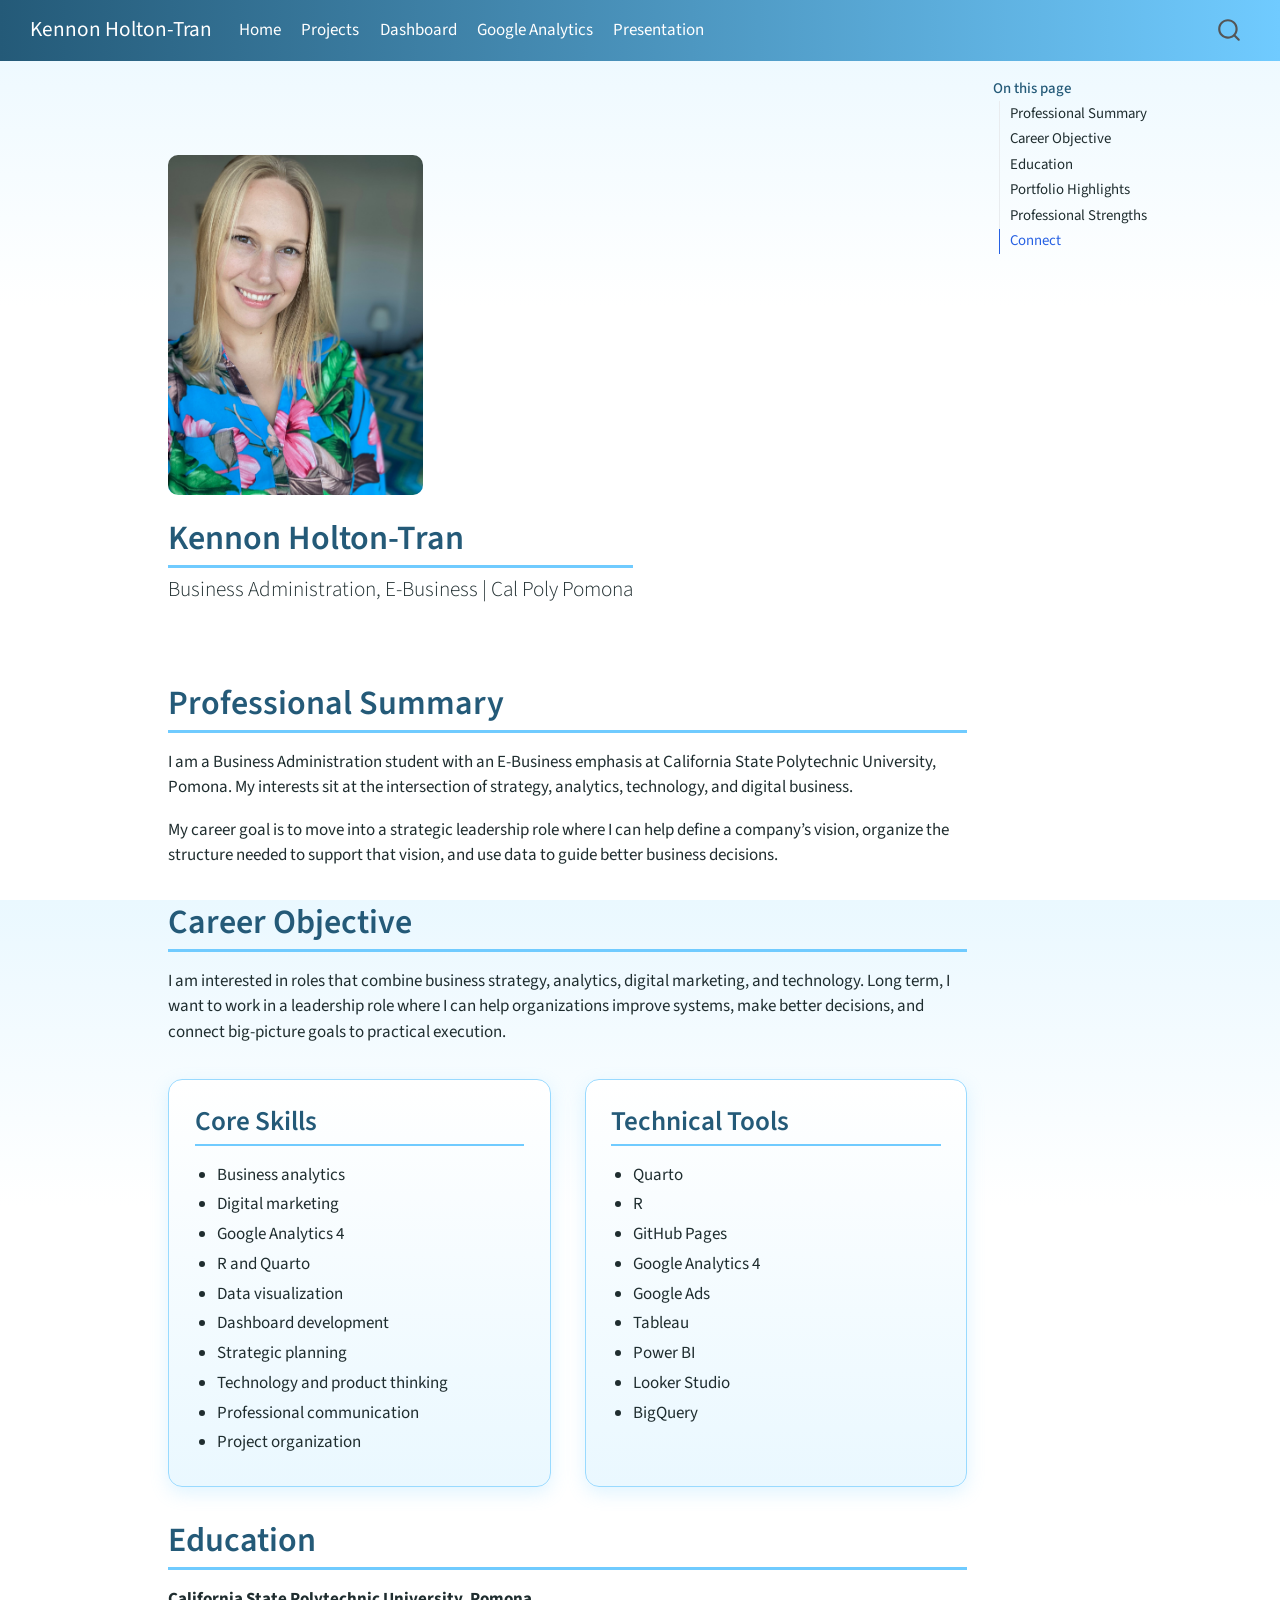
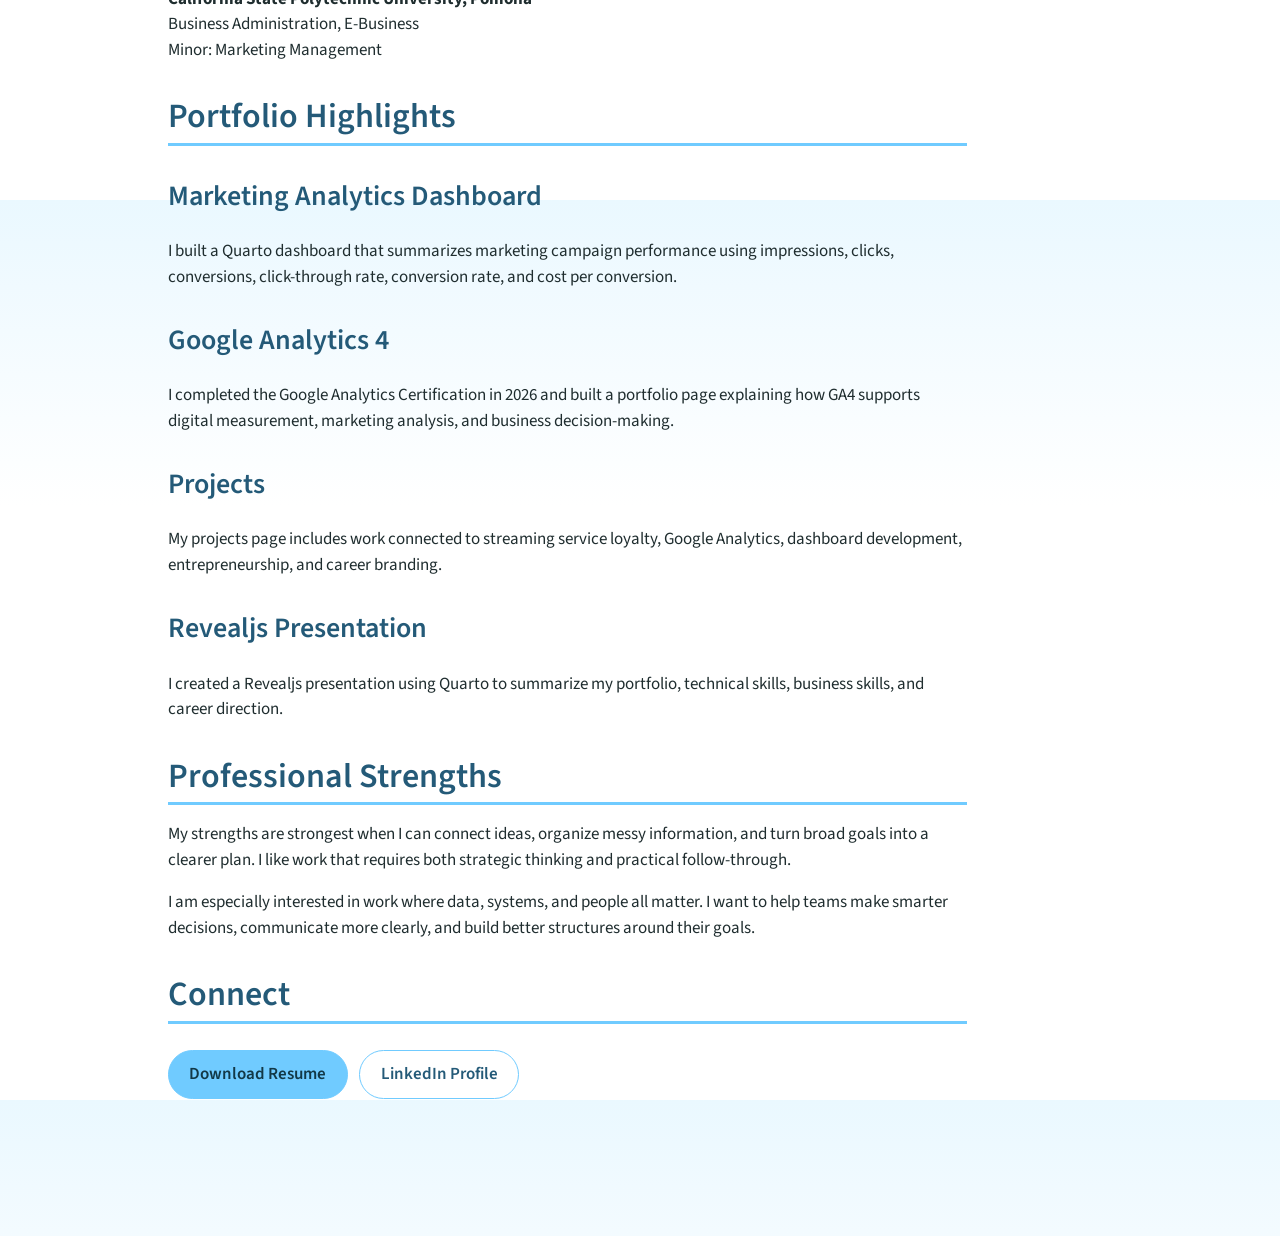
==== commit 208eb884: "Add resume and LinkedIn links" ====
--- a/docs/index.html
+++ b/docs/index.html
@@ -137,6 +137,7 @@
   <li><a href="#revealjs-presentation" id="toc-revealjs-presentation" class="nav-link" data-scroll-target="#revealjs-presentation">Revealjs Presentation</a></li>
   </ul></li>
   <li><a href="#professional-strengths" id="toc-professional-strengths" class="nav-link" data-scroll-target="#professional-strengths">Professional Strengths</a></li>
+  <li><a href="#connect" id="toc-connect" class="nav-link" data-scroll-target="#connect">Connect</a></li>
   </ul>
 </nav>
     </div>
@@ -222,6 +223,10 @@
 <h1>Professional Strengths</h1>
 <p>My strengths are strongest when I can connect ideas, organize messy information, and turn broad goals into a clearer plan. I like work that requires both strategic thinking and practical follow-through.</p>
 <p>I am especially interested in work where data, systems, and people all matter. I want to help teams make smarter decisions, communicate more clearly, and build better structures around their goals.</p>
+</section>
+<section id="connect" class="level1">
+<h1>Connect</h1>
+<p><a href="files/Kennon-Holton-Tran-Resume.pdf" class="btn btn-primary resume-button">Download Resume</a> <a href="https://www.linkedin.com/in/kennonholton/" class="btn btn-outline-primary linkedin-button">LinkedIn Profile</a></p>
 
 
 </section>
